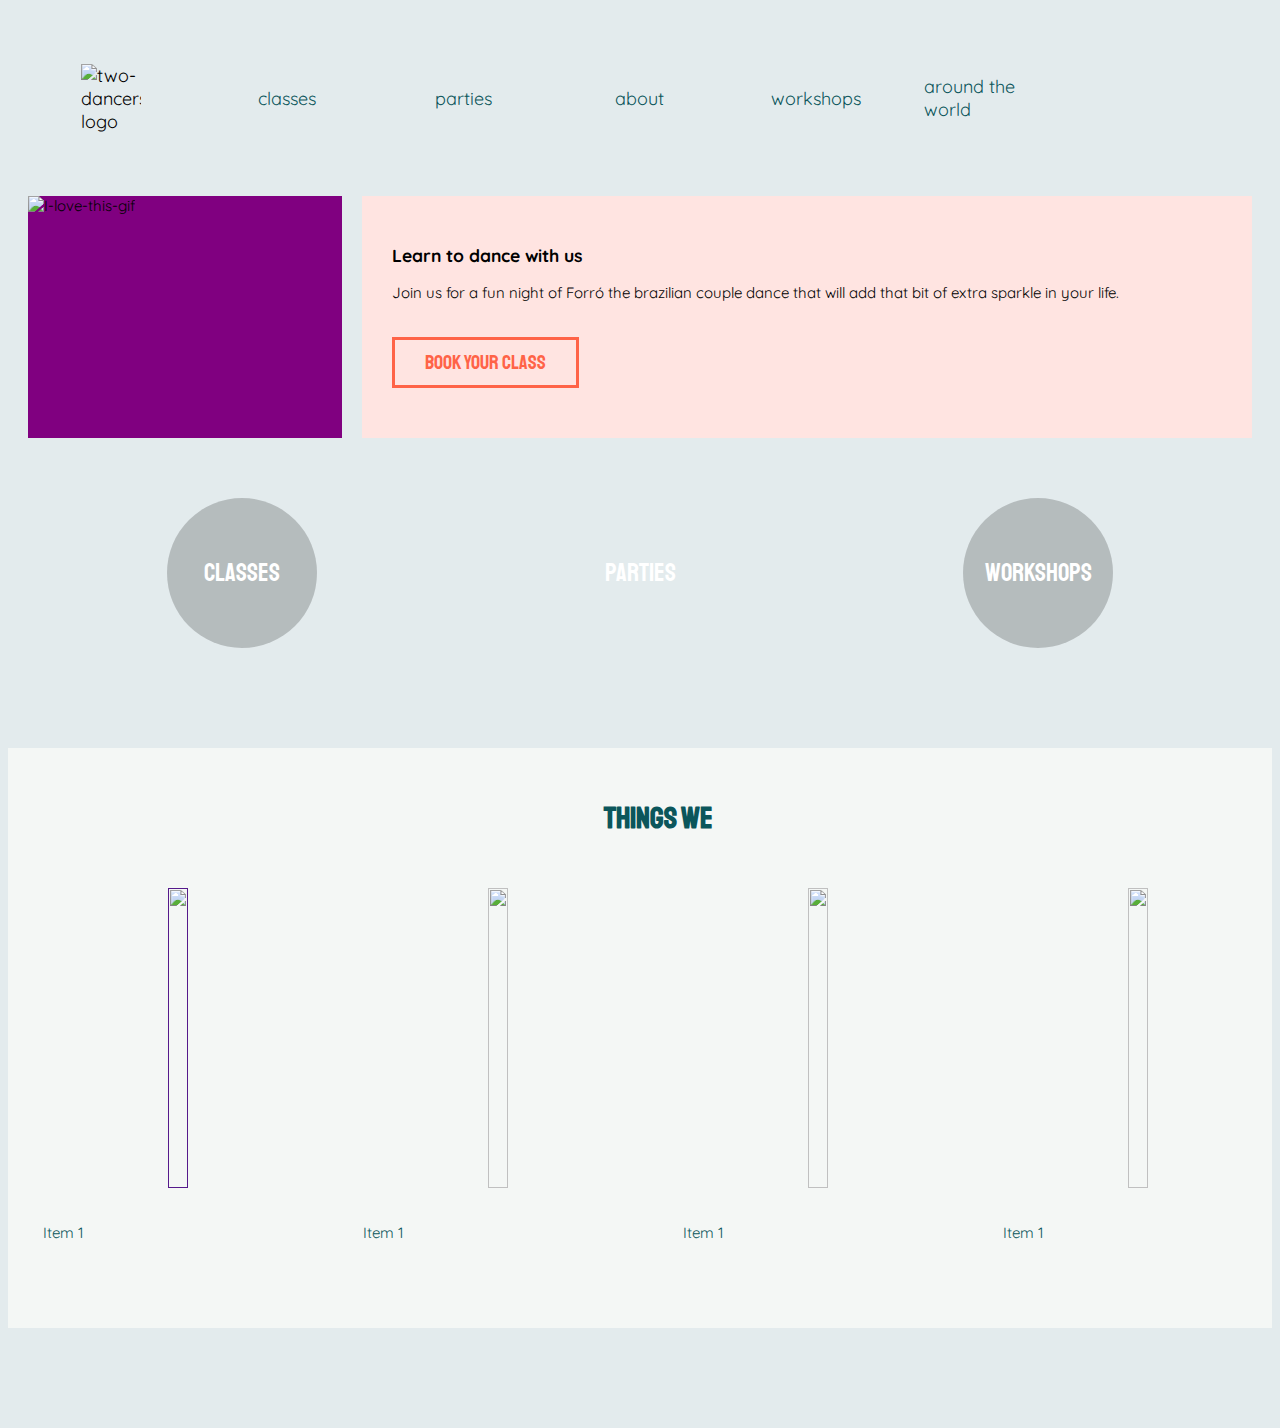
==== dance-in-zurich.html @ 20810837 "Dance in Zurich first commit" ====
<!DOCTYPE html>
<html lang="en">

<head>
  <meta charset="UTF-8">
  <meta name="viewport" content="width=device-width, initial-scale=1.0">

  <link rel="stylesheet" href="../assets/style.css">
  <link rel="stylesheet" href="diz-style.css">
  <link rel="stylesheet" href="https://fonts.googleapis.com/css?family=Quicksand">
  <link rel="stylesheet" href="https://fonts.googleapis.com/css?family=Staatliches">
  <link rel="stylesheet" href="https://use.fontawesome.com/releases/v5.6.3/css/all.css" integrity="sha384-UHRtZLI+pbxtHCWp1t77Bi1L4ZtiqrqD80Kn4Z8NTSRyMA2Fd33n5dQ8lWUE00s/" crossorigin="anonymous">
  <title>Dance in Zurich</title>
</head>

<body>



<nav class="head">
  <img src= "Logo-1.png" alt="two-dancers-logo" width= "60px">
  <a href="">classes</a>
  <a href="">parties</a>
  <a href="">about</a>
  <a href="">workshops</a>
  <a href="">around the world</a>
  <div class="item3">
    <a href=""><i class="fab fa-youtube"></i></a>
    <a href=""><i class="fab fa-instagram"></i></a>
    <a href=""><i class="fab fa-facebook-square"></i></a>
  </div>

</nav>


<div class="wrapper">

    <div class="hero"> <img class="hero-illos" src="Human-CenteredDesign201-9900000000079e3c.gif" alt="I-love-this-gif"> </div>

    <div class="cta">
      <h3>Learn to dance with us </h3>
      <p>Join us for a fun night of Forró the brazilian couple dance that will add that bit of extra sparkle in your life.</p>
      <button type="book" a href="https://www.eventbrite.com/e/protos-blockchain-summit-tickets-52661025545?aff=ebdssbcitybrowse"> book your class</a></button>
    </div>



  </div>

  <div class="features">

    <div class="feature1">
      <p> classes</p>
    </div>


  <div class="feature2">
    <p>parties</p>
      </div>

  <div class="feature3">
    <p>workshops</p>
      </div>

  </div>

  <div class="wrapper-inspiration">
  <div class="inspiration">

  <div class="item0">
    <h2> Things we <i class="fas fa-heart"></i> </h2>
  </div>

  <div class="item1">
    <a href=""><img class="gallery" src="https://images.unsplash.com/photo-1543526768-b166e6686656?ixlib=rb-1.2.1&ixid=eyJhcHBfaWQiOjEyMDd9&auto=format&fit=crop&w=2550&q=80" alt="" ></a>
    </div>
    <p class> Item 1 </p>

  <div class="item2">
    <img class="gallery" src="https://images.unsplash.com/photo-1457040931721-53ca161dab33?ixlib=rb-1.2.1&ixid=eyJhcHBfaWQiOjEyMDd9&auto=format&fit=crop&w=668&q=80" alt="" width="300px">
  </div>
  <p class> Item 1 </p>

  <div class="item-inspo">
    <img class="gallery" src="https://images.unsplash.com/photo-1532471965572-092fb677a6a1?ixlib=rb-1.2.1&ixid=eyJhcHBfaWQiOjEyMDd9&auto=format&fit=crop&w=668&q=80" width="300px">
  </div>
  <p class> Item 1 </p>

  <div class="item4"> <img class="gallery" src="https://images.unsplash.com/photo-1536945120070-9d3131851462?ixlib=rb-1.2.1&ixid=eyJhcHBfaWQiOjEyMDd9&auto=format&fit=crop&w=800&q=80" width="300px">
  </div>
  <p class> Item 1 </p>
</div>

</div>





</body>
---- diz-style.css ----
body {
  font-family: 'Quicksand', sans-serif;
  font-size: 15px;
  background: #e3ebed;
}

.head {
  display: grid;
  grid-template-columns: repeat(auto-fill, minmax(150px, 1fr));
  grid-gap: 10px;
  justify-items: center;
  align-items: center;
  list-style: none;
  text-decoration: none;
  font-size: 18px;
  margin: 60px 20px 60px 20px;
  }




.item3 {
  align-items: center;
}

.head a {
  padding: 15px;
  color: #0B565B;
  text-decoration: none;
}

.wrapper {
    display: grid;
    grid-gap: 20px;
    grid-template-areas:
      "hero  hero  cta"
      "hero  hero  cta";
    margin: 60px 20px 60px 20px;
}


.hero {
  grid-area: hero;
  background: purple;
  }

.hero-illos {
  width: 100%;
}

.cta {
  grid-area: cta;
  background: mistyrose;
  align-content: center;
  align-items: center;
  justify-content: start;
  padding: 30px;
  }

@media (max-width: 700px) {
  .wrapper {
    display: grid;
    grid-template-columns: 1fr;
    grid-template-rows: 2, auto-fit;
    grid-template-areas:
     "hero"
     "cta";
    margin: 60px 0px ;
  }
   .hero {
     grid-template-columns: 1fr;
   }

   .cta {
     display: grid;
     grid-template-columns: 1fr;
     align-items: center;
   }
}

a {
  text-decoration: none;
  list-style: none;
}

button {
  background-color: transparent;
  color: tomato;
  border: 3px solid tomato;
  text-decoration: none;
  list-style: none;
  font-family: Staatliches, sans-serif;
  font-size: 20px;
  text-align: center;
  margin: 20px 0;
  padding: 10px 30px;
}



button:hover {
  background-color: tomato;
  color: white;
}

.features {
  display: grid;
  grid-gap: 10px;
  grid-template-columns: 1fr 1fr 1fr;
  grid-template-rows: 150px;
  justify-items: center;
  margin: 40px;
}

.feature1 {
  display: grid;
  width: 150px;
  border-radius: 300px;
  background: rgba(0, 0, 0, 0.2);
  background-image:url("https://images.unsplash.com/photo-1545895489-32a832c39253?ixlib=rb-1.2.1&ixid=eyJhcHBfaWQiOjEyMDd9&auto=format&fit=crop&w=1264&q=80");
  background-size: 300px 200px;
  object-position: left;
  object-fit: cover;
  justify-content: center;
  align-content: center;
  color: white;
  font-size: 25px;
  font-family: Staatliches;
}

.feature2 {
  display: grid;
  width: 150px;
  border-radius: 300px;
  background-image:url("ardian-lumi-364255-unsplash.jpg");
  background-size: 300px 200px;
  object-position: center;
  object-fit: cover;
  justify-content: center;
  align-content: center;
  color: white;
  font-size: 25px;
  font-family: Staatliches;
}

.feature3 {
  display: grid;
  width: 150px;
  border-radius: 300px;
  background: rgba(0, 0, 0, 0.2);
  background-image:url("photo-1479812627010-aa5bd9d173b1.jpeg");
  background-size: 300px 200px;

  object-fit: cover;
  justify-content: center;
  align-content: center;
  color: white;
  font-size: 25px;
  font-family: Staatliches;
}

@media (max-width:700px) {
  .features  {
    display: grid;
    grid-gap: 20px;
    grid-template-columns: 1fr 1fr;
    grid-template-rows: 150px 150px;
    justify-items: center;
  }
}


@media (max-width:500px) {
  .features  {
    display: grid;
    grid-gap: 20px;
    grid-template-columns: 1fr;
    grid-template-rows: 150px 150px 150px;
    justify-items: center;
  }
}

.wrapper-inspiration {
  display: grid;
  grid-template-columns: 1fr;
  margin: 100px 0 100px 0;
  background: #f4f7f5;
}

.inspiration {
  display: grid;
  grid-gap: 20px;
  grid-template-columns: repeat(4, minmax(300px, 1fr));
  grid-template-rows: 100px 300px 100px;
  margin: 20px;
}



.item0 {
  display: grid;
  grid-column: 1 / -1;
  justify-items: center;
  align-items: center;
}


h2 {
  grid-gap: 30px;
  font-family: Staatliches;
  font-size: 30px;
  color: #0B565B;
  }

.item1 {
  display: grid;
  grid-column-start: 1;
  grid-column-end: 2;
  grid-row: 2 / 3;
  justify-content: center;
  object-fit: scale-down;
}

.item2 {
  display: grid;
  grid-column: 2 / 3;
  grid-row: 2 / 3;
  justify-content: center;
}

.item-inspo {
  display: grid;
  grid-column: 3 / 4;
  grid-row-start: 2;
  grid-row-end: 3;
  justify-content: center;
}

.item4 {
  display: grid;
  grid-column: 4/5;
  grid-row: 2/3;
  justify-content: center;
}

.gallery {
  width: 100%;
  height: 100%;
  object-fit: cover;
  object-position: bottom;
}

.inspiration p {
   padding-left: 15px;
   color: #0B565B;
}
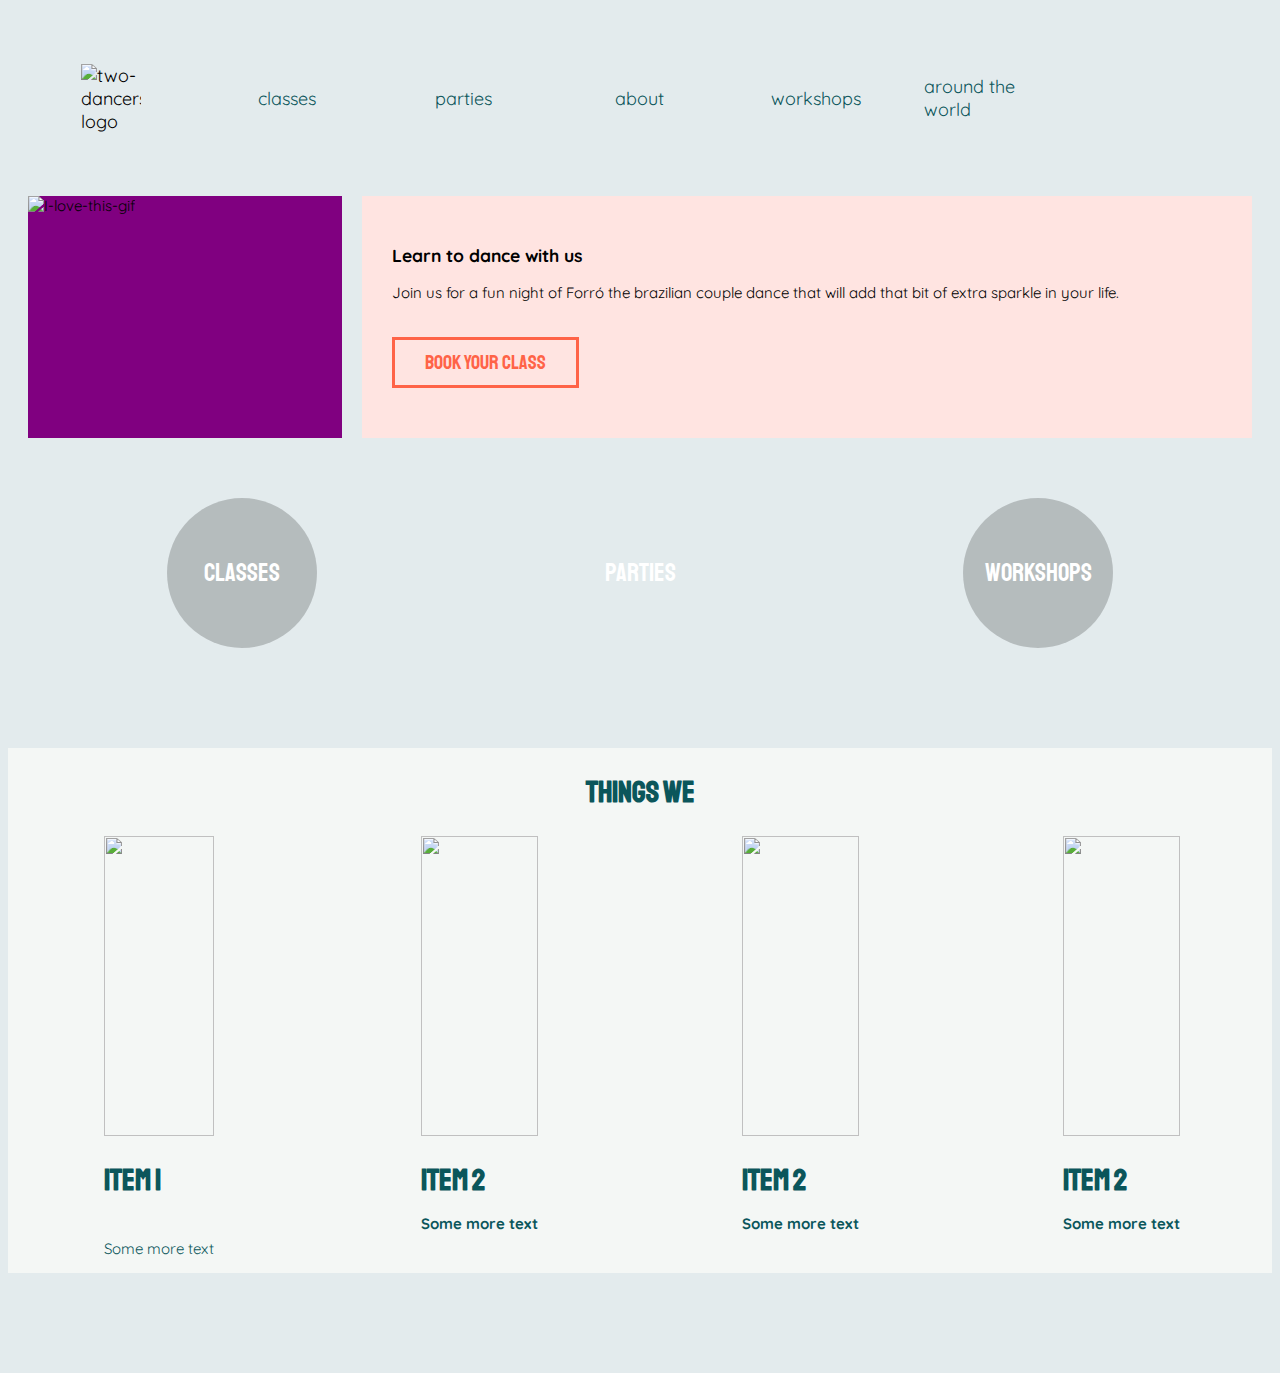
==== commit b411e922: "Update dance-in-zurich.html" ====
--- a/dance-in-zurich.html
+++ b/dance-in-zurich.html
@@ -18,7 +18,7 @@
 
 
 <nav class="head">
-  <img src= "Logo-1.png" alt="two-dancers-logo" width= "60px">
+  <img src= "assets/Logo-1.png" alt="two-dancers-logo" width= "60px">
   <a href="">classes</a>
   <a href="">parties</a>
   <a href="">about</a>
@@ -35,7 +35,7 @@
 
 <div class="wrapper">
 
-    <div class="hero"> <img class="hero-illos" src="Human-CenteredDesign201-9900000000079e3c.gif" alt="I-love-this-gif"> </div>
+    <div class="hero"> <img class="hero-illos" src="assets/Human-CenteredDesign201-9900000000079e3c.gif" alt="I-love-this-gif"> </div>
 
     <div class="cta">
       <h3>Learn to dance with us </h3>
@@ -65,31 +65,40 @@
   </div>
 
   <div class="wrapper-inspiration">
+
+    <div class="item0">
+      <h2> Things we <i class="fas fa-heart"></i> </h2>
+    </div>
+
+
   <div class="inspiration">
 
-  <div class="item0">
-    <h2> Things we <i class="fas fa-heart"></i> </h2>
+      <div class="item1">
+      <img class="gallery" src="https://images.unsplash.com/photo-1543526768-b166e6686656?ixlib=rb-1.2.1&ixid=eyJhcHBfaWQiOjEyMDd9&auto=format&fit=crop&w=2550&q=80" alt="">
+      <h2> Item 1 </h2>
+      <p class="inspo-description">Some more text</p>
+      </div>
+
+
+    <div class="item2">
+      <img class="gallery" src="https://images.unsplash.com/photo-1457040931721-53ca161dab33?ixlib=rb-1.2.1&ixid=eyJhcHBfaWQiOjEyMDd9&auto=format&fit=crop&w=668&q=80" alt="" width="300px">
+      <h2>Item 2 </h>
+      <p class="inspo-description">Some more text</p>
+    </div>
+
+    <div class="item-inspo">
+      <img class="gallery" src="https://images.unsplash.com/photo-1532471965572-092fb677a6a1?ixlib=rb-1.2.1&ixid=eyJhcHBfaWQiOjEyMDd9&auto=format&fit=crop&w=668&q=80" width="300px">
+      <h2>Item 2 </h>
+      <p class="inspo-description">Some more text</p>
+    </div>
+
+
+    <div class="item4"> <img class="gallery" src="https://images.unsplash.com/photo-1536945120070-9d3131851462?ixlib=rb-1.2.1&ixid=eyJhcHBfaWQiOjEyMDd9&auto=format&fit=crop&w=800&q=80" width="300px">
+      <h2>Item 2 </h>
+      <p class="inspo-description">Some more text</p>
+    </div>
+
   </div>
-
-  <div class="item1">
-    <a href=""><img class="gallery" src="https://images.unsplash.com/photo-1543526768-b166e6686656?ixlib=rb-1.2.1&ixid=eyJhcHBfaWQiOjEyMDd9&auto=format&fit=crop&w=2550&q=80" alt="" ></a>
-    </div>
-    <p class> Item 1 </p>
-
-  <div class="item2">
-    <img class="gallery" src="https://images.unsplash.com/photo-1457040931721-53ca161dab33?ixlib=rb-1.2.1&ixid=eyJhcHBfaWQiOjEyMDd9&auto=format&fit=crop&w=668&q=80" alt="" width="300px">
-  </div>
-  <p class> Item 1 </p>
-
-  <div class="item-inspo">
-    <img class="gallery" src="https://images.unsplash.com/photo-1532471965572-092fb677a6a1?ixlib=rb-1.2.1&ixid=eyJhcHBfaWQiOjEyMDd9&auto=format&fit=crop&w=668&q=80" width="300px">
-  </div>
-  <p class> Item 1 </p>
-
-  <div class="item4"> <img class="gallery" src="https://images.unsplash.com/photo-1536945120070-9d3131851462?ixlib=rb-1.2.1&ixid=eyJhcHBfaWQiOjEyMDd9&auto=format&fit=crop&w=800&q=80" width="300px">
-  </div>
-  <p class> Item 1 </p>
-</div>
 
 </div>
 
--- a/diz-style.css
+++ b/diz-style.css
@@ -89,11 +89,13 @@
   border: 3px solid tomato;
   text-decoration: none;
   list-style: none;
-  font-family: Staatliches, sans-serif;
+  font-family: 'Staatliches', sans-serif;
   font-size: 20px;
   text-align: center;
   margin: 20px 0;
   padding: 10px 30px;
+  -webkit-transition-duration: 0.4s; /* Safari */
+ transition-duration: 1.5s;
 }
 
 
@@ -132,7 +134,7 @@
   display: grid;
   width: 150px;
   border-radius: 300px;
-  background-image:url("ardian-lumi-364255-unsplash.jpg");
+  background-image:url("assets/ardian-lumi-364255-unsplash.jpg");
   background-size: 300px 200px;
   object-position: center;
   object-fit: cover;
@@ -140,7 +142,7 @@
   align-content: center;
   color: white;
   font-size: 25px;
-  font-family: Staatliches;
+  font-family: 'Staatliches';
 }
 
 .feature3 {
@@ -148,7 +150,7 @@
   width: 150px;
   border-radius: 300px;
   background: rgba(0, 0, 0, 0.2);
-  background-image:url("photo-1479812627010-aa5bd9d173b1.jpeg");
+  background-image:url("assets/photo-1479812627010-aa5bd9d173b1.jpeg");
   background-size: 300px 200px;
 
   object-fit: cover;
@@ -187,70 +189,59 @@
   background: #f4f7f5;
 }
 
+.item0 {
+  display: grid;
+  grid-template-columns: 1fr;
+  justify-items: center;
+  align-items: center;
+}
+
 .inspiration {
   display: grid;
   grid-gap: 20px;
-  grid-template-columns: repeat(4, minmax(300px, 1fr));
-  grid-template-rows: 100px 300px 100px;
-  margin: 20px;
-}
-
-
-
-.item0 {
-  display: grid;
-  grid-column: 1 / -1;
-  justify-items: center;
-  align-items: center;
+  grid-template-columns: repeat(auto-fit, minmax(300px, 1fr));
 }
 
 
 h2 {
-  grid-gap: 30px;
   font-family: Staatliches;
   font-size: 30px;
   color: #0B565B;
   }
 
+.inspo-description {
+   font-family: 'Quicksand', sans-serif;
+   font-size: 15px;
+   color: #0B565B;
+}
+
 .item1 {
   display: grid;
-  grid-column-start: 1;
-  grid-column-end: 2;
-  grid-row: 2 / 3;
-  justify-content: center;
-  object-fit: scale-down;
+  justify-content: center;
+  grid-template-rows: 300px;
 }
 
 .item2 {
   display: grid;
-  grid-column: 2 / 3;
-  grid-row: 2 / 3;
-  justify-content: center;
+  justify-content: center;
+  grid-template-rows: 300px;
 }
 
 .item-inspo {
   display: grid;
-  grid-column: 3 / 4;
-  grid-row-start: 2;
-  grid-row-end: 3;
+  grid-template-rows: 300px;
   justify-content: center;
 }
 
 .item4 {
   display: grid;
-  grid-column: 4/5;
-  grid-row: 2/3;
-  justify-content: center;
+  justify-content: center;
+  grid-template-rows: 300px;
 }
 
 .gallery {
   width: 100%;
   height: 100%;
   object-fit: cover;
-  object-position: bottom;
-}
-
-.inspiration p {
-   padding-left: 15px;
-   color: #0B565B;
-}
+  
+}
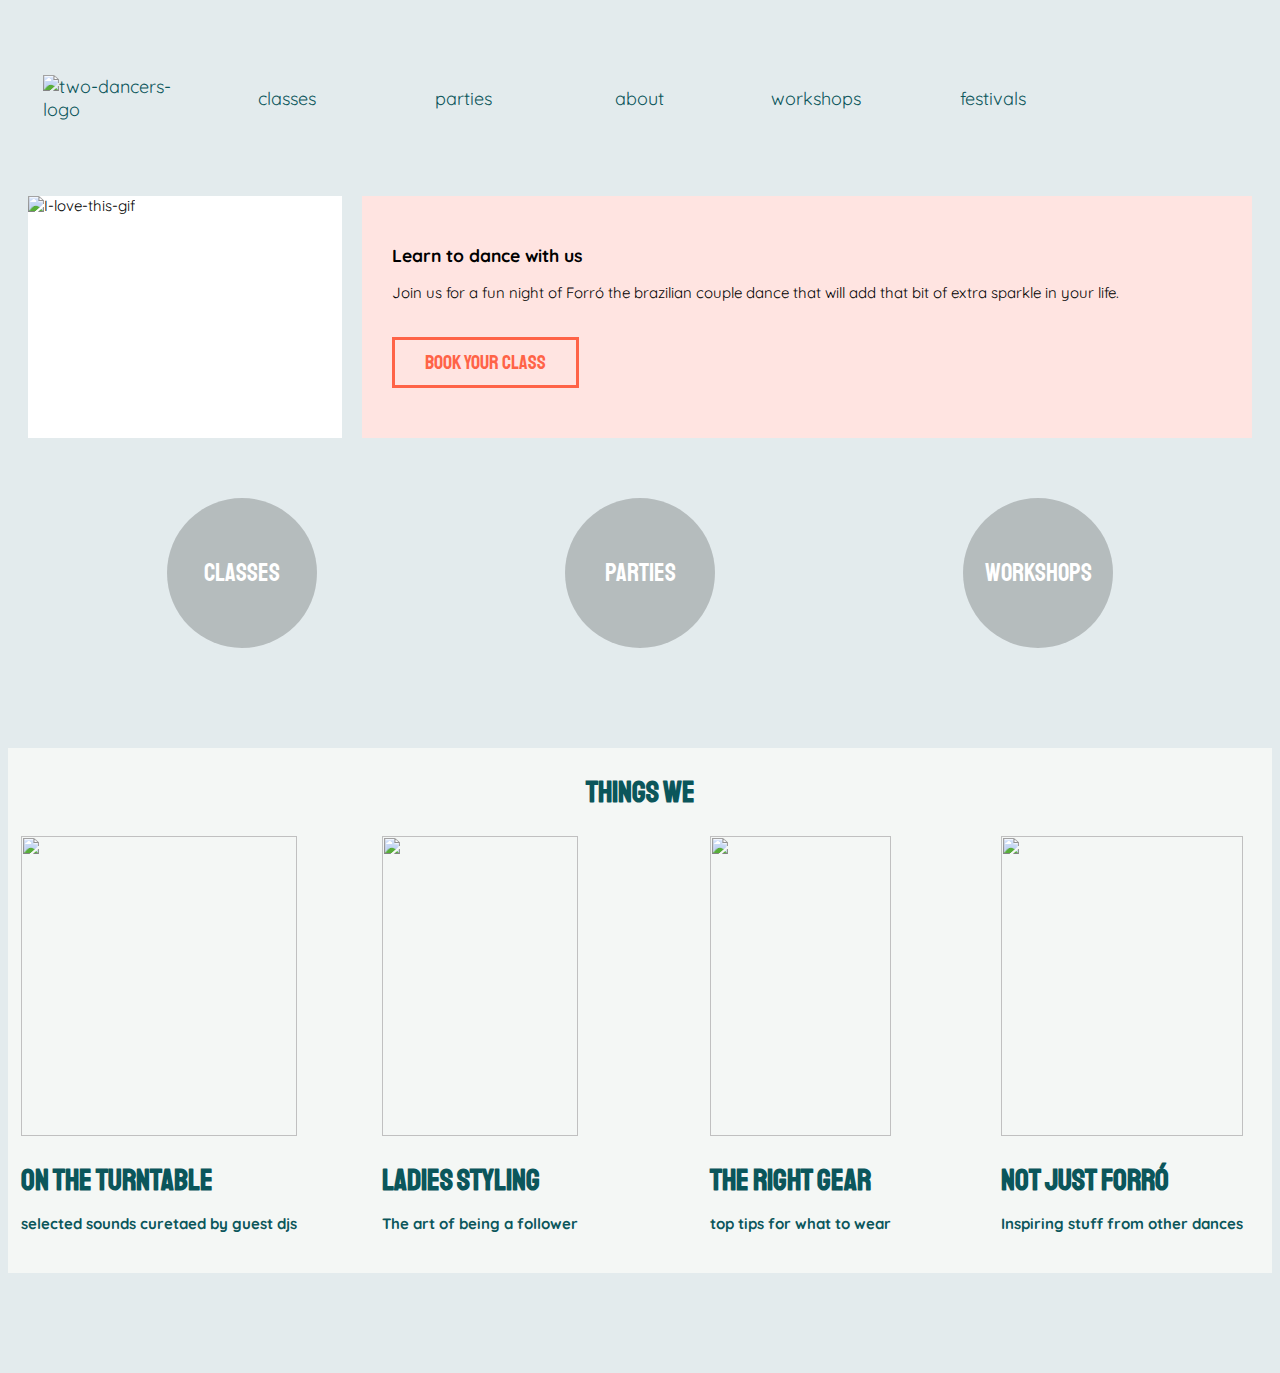
==== commit 64b15e16: "2-pages website" ====
--- a/dance-in-zurich.html
+++ b/dance-in-zurich.html
@@ -18,12 +18,13 @@
 
 
 <nav class="head">
-  <img src= "assets/Logo-1.png" alt="two-dancers-logo" width= "60px">
-  <a href="">classes</a>
+  <a href="dance-in-zurich.html"><img src= "assets/Logo-1.png" alt="two-dancers-logo" width= "60px"> </a>
+
+  <a href="classes.html">classes</a>
   <a href="">parties</a>
   <a href="">about</a>
   <a href="">workshops</a>
-  <a href="">around the world</a>
+  <a href="">festivals</a>
   <div class="item3">
     <a href=""><i class="fab fa-youtube"></i></a>
     <a href=""><i class="fab fa-instagram"></i></a>
@@ -73,29 +74,32 @@
 
   <div class="inspiration">
 
-      <div class="item1">
-      <img class="gallery" src="https://images.unsplash.com/photo-1543526768-b166e6686656?ixlib=rb-1.2.1&ixid=eyJhcHBfaWQiOjEyMDd9&auto=format&fit=crop&w=2550&q=80" alt="">
-      <h2> Item 1 </h2>
-      <p class="inspo-description">Some more text</p>
-      </div>
+
+
+    <div class="item2">
+      <img class="gallery" src="https://images.unsplash.com/photo-1543526768-b166e6686656?ixlib=rb-1.2.1&ixid=eyJhcHBfaWQiOjEyMDd9&auto=format&fit=crop&w=2550&q=80" alt="" width="300px">
+      <h2>on the turntable</h>
+      <p class="inspo-description">selected sounds curetaed by guest djs</p>
+    </div>
+
 
 
     <div class="item2">
       <img class="gallery" src="https://images.unsplash.com/photo-1457040931721-53ca161dab33?ixlib=rb-1.2.1&ixid=eyJhcHBfaWQiOjEyMDd9&auto=format&fit=crop&w=668&q=80" alt="" width="300px">
-      <h2>Item 2 </h>
-      <p class="inspo-description">Some more text</p>
+      <h2>Ladies styling</h>
+      <p class="inspo-description">The art of being a follower</p>
     </div>
 
     <div class="item-inspo">
       <img class="gallery" src="https://images.unsplash.com/photo-1532471965572-092fb677a6a1?ixlib=rb-1.2.1&ixid=eyJhcHBfaWQiOjEyMDd9&auto=format&fit=crop&w=668&q=80" width="300px">
-      <h2>Item 2 </h>
-      <p class="inspo-description">Some more text</p>
+      <h2>The right gear </h>
+      <p class="inspo-description">top tips for what to wear</p>
     </div>
 
 
     <div class="item4"> <img class="gallery" src="https://images.unsplash.com/photo-1536945120070-9d3131851462?ixlib=rb-1.2.1&ixid=eyJhcHBfaWQiOjEyMDd9&auto=format&fit=crop&w=800&q=80" width="300px">
-      <h2>Item 2 </h>
-      <p class="inspo-description">Some more text</p>
+      <h2>Not just Forró</h>
+      <p class="inspo-description">Inspiring stuff from other dances</p>
     </div>
 
   </div>
@@ -106,4 +110,5 @@
 
 
 
+
 </body>
--- a/diz-style.css
+++ b/diz-style.css
@@ -15,9 +15,6 @@
   font-size: 18px;
   margin: 60px 20px 60px 20px;
   }
-
-
-
 
 .item3 {
   align-items: center;
@@ -41,7 +38,7 @@
 
 .hero {
   grid-area: hero;
-  background: purple;
+  background: white;
   }
 
 .hero-illos {
@@ -98,8 +95,6 @@
  transition-duration: 1.5s;
 }
 
-
-
 button:hover {
   background-color: tomato;
   color: white;
@@ -114,12 +109,11 @@
   margin: 40px;
 }
 
-.feature1 {
+.feature1, .feature2, .feature3 {
   display: grid;
   width: 150px;
   border-radius: 300px;
   background: rgba(0, 0, 0, 0.2);
-  background-image:url("https://images.unsplash.com/photo-1545895489-32a832c39253?ixlib=rb-1.2.1&ixid=eyJhcHBfaWQiOjEyMDd9&auto=format&fit=crop&w=1264&q=80");
   background-size: 300px 200px;
   object-position: left;
   object-fit: cover;
@@ -127,38 +121,19 @@
   align-content: center;
   color: white;
   font-size: 25px;
-  font-family: Staatliches;
+  font-family: 'Staatliches';
+}
+
+.feature1 {
+  background-image:url("https://images.unsplash.com/photo-1545895489-32a832c39253?ixlib=rb-1.2.1&ixid=eyJhcHBfaWQiOjEyMDd9&auto=format&fit=crop&w=1264&q=80");
 }
 
 .feature2 {
-  display: grid;
-  width: 150px;
-  border-radius: 300px;
   background-image:url("assets/ardian-lumi-364255-unsplash.jpg");
-  background-size: 300px 200px;
-  object-position: center;
-  object-fit: cover;
-  justify-content: center;
-  align-content: center;
-  color: white;
-  font-size: 25px;
-  font-family: 'Staatliches';
 }
 
 .feature3 {
-  display: grid;
-  width: 150px;
-  border-radius: 300px;
-  background: rgba(0, 0, 0, 0.2);
   background-image:url("assets/photo-1479812627010-aa5bd9d173b1.jpeg");
-  background-size: 300px 200px;
-
-  object-fit: cover;
-  justify-content: center;
-  align-content: center;
-  color: white;
-  font-size: 25px;
-  font-family: Staatliches;
 }
 
 @media (max-width:700px) {
@@ -204,36 +179,20 @@
 
 
 h2 {
-  font-family: Staatliches;
+  font-family: 'Staatliches', sans-serif;
   font-size: 30px;
   color: #0B565B;
+  
   }
 
 .inspo-description {
    font-family: 'Quicksand', sans-serif;
    font-size: 15px;
    color: #0B565B;
-}
-
-.item1 {
-  display: grid;
-  justify-content: center;
-  grid-template-rows: 300px;
-}
-
-.item2 {
-  display: grid;
-  justify-content: center;
-  grid-template-rows: 300px;
-}
-
-.item-inspo {
-  display: grid;
-  grid-template-rows: 300px;
-  justify-content: center;
-}
-
-.item4 {
+   padding: 0;
+}
+
+.item1, .item2, .item-inspo, .item4 {
   display: grid;
   justify-content: center;
   grid-template-rows: 300px;
@@ -243,5 +202,52 @@
   width: 100%;
   height: 100%;
   object-fit: cover;
-  
-}
+}
+
+/*packages*/
+
+.wrapper-classes {
+  dispaly: grid;
+  grid-template-columns: 1fr;
+  margin: 100px 0 100px 0;
+  background: #f4f7f5;
+}
+
+.packages {
+  display: grid;
+  grid-template-columns: repeat(auto-fill, minmax(300px, 1fr));
+  grid-gap: 20px;
+  align-content: center;
+  align-items: center;
+  justify-content: center;
+  padding: 20px;
+}
+
+.package1, .package2, .package3 {
+  width: 100%;
+  display: grid;
+  grid-gap: 20px;
+  grid-template-rows: 200px 1fr;
+  text-align: center;
+}
+
+.package1 h2, .package2 h2, .package3 h2 {
+  color: tomato;
+}
+
+.details {
+  border: solid 4px tomato;
+  background: mistyrose;
+  padding-bottom: 20px;
+}
+
+.package-description {
+  background: white;
+  text-align: left;
+  text-decoration: none;
+
+}
+
+.package-description h2 {
+  color: #0B565B;
+}
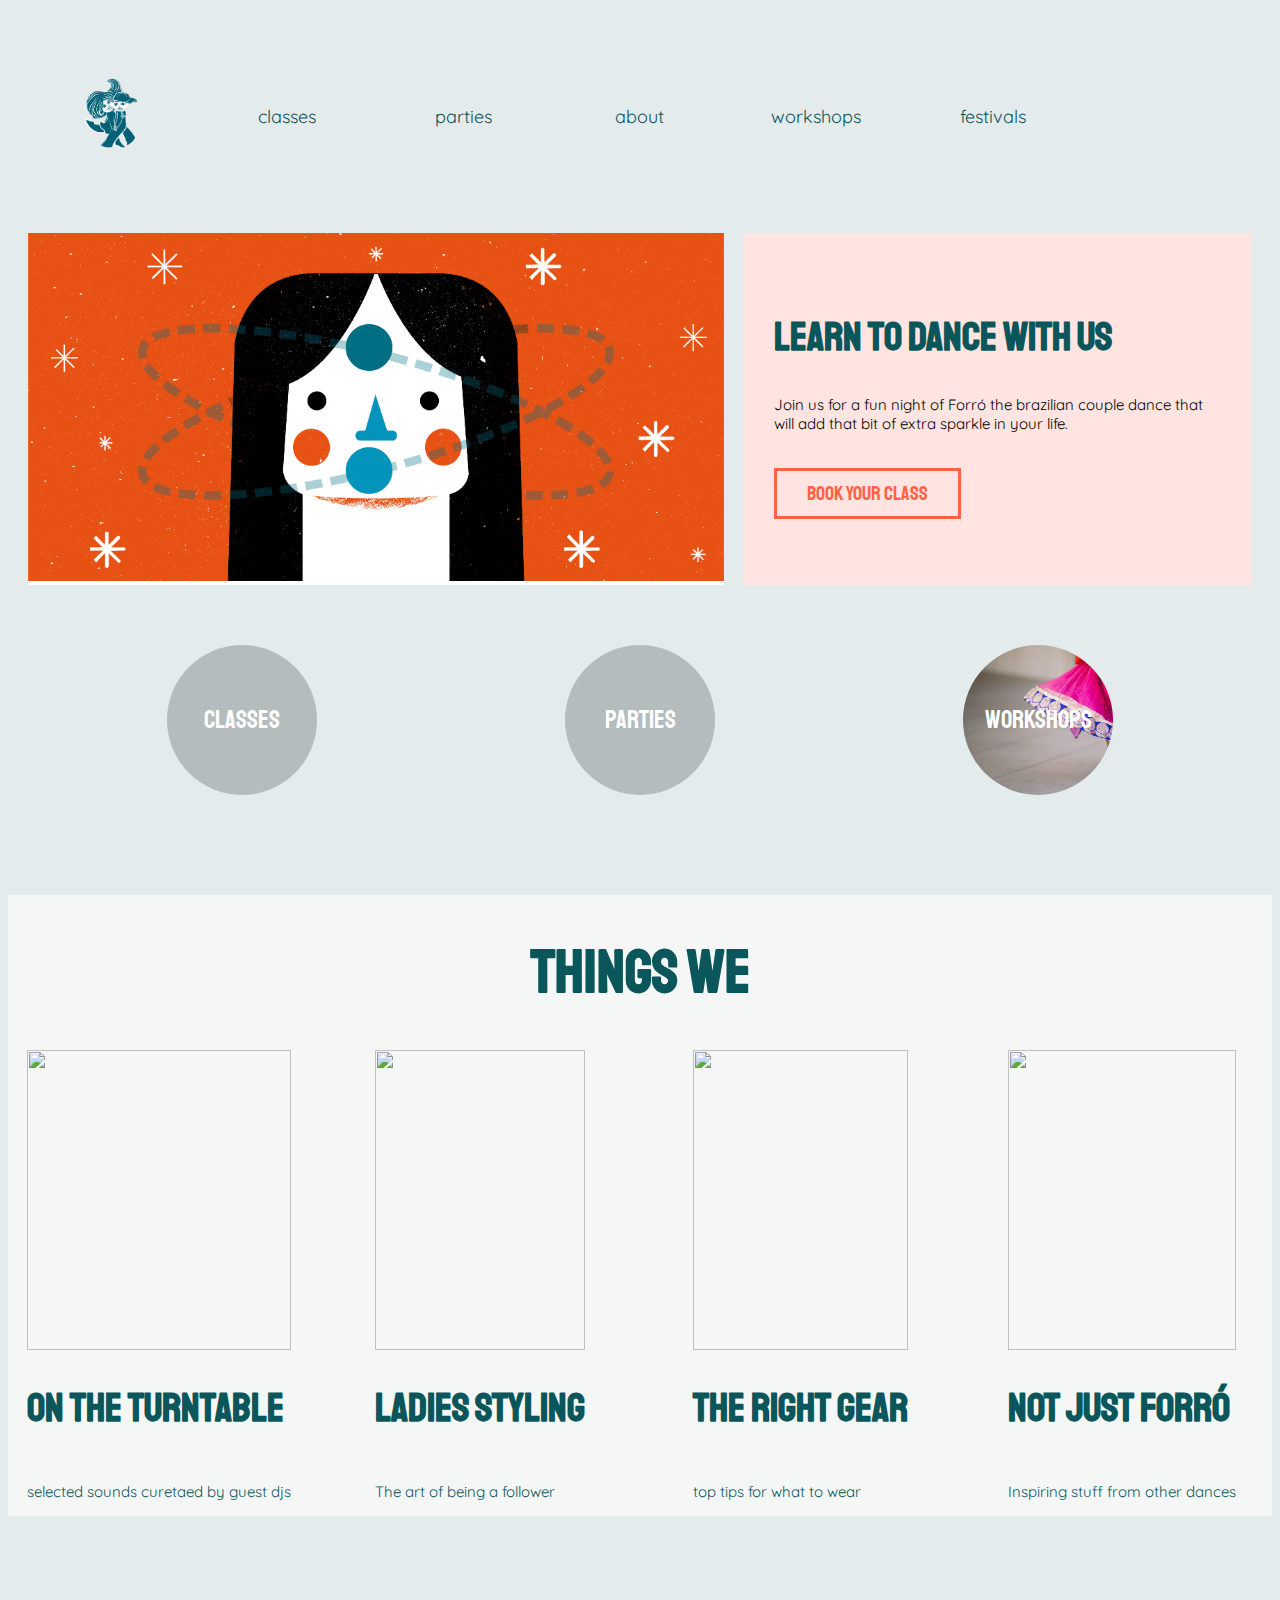
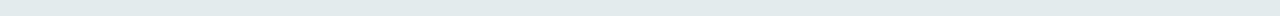
==== commit 9dfb6dea: "Add Dynamic elements (navigation -flip cards)" ====
--- a/dance-in-zurich.html
+++ b/dance-in-zurich.html
@@ -18,8 +18,8 @@
 
 
 <nav class="head">
+
   <a href="dance-in-zurich.html"><img src= "assets/Logo-1.png" alt="two-dancers-logo" width= "60px"> </a>
-
   <a href="classes.html">classes</a>
   <a href="">parties</a>
   <a href="">about</a>
@@ -39,7 +39,7 @@
     <div class="hero"> <img class="hero-illos" src="assets/Human-CenteredDesign201-9900000000079e3c.gif" alt="I-love-this-gif"> </div>
 
     <div class="cta">
-      <h3>Learn to dance with us </h3>
+      <h2>Learn to dance with us </h2>
       <p>Join us for a fun night of Forró the brazilian couple dance that will add that bit of extra sparkle in your life.</p>
       <button type="book" a href="https://www.eventbrite.com/e/protos-blockchain-summit-tickets-52661025545?aff=ebdssbcitybrowse"> book your class</a></button>
     </div>
@@ -68,7 +68,7 @@
   <div class="wrapper-inspiration">
 
     <div class="item0">
-      <h2> Things we <i class="fas fa-heart"></i> </h2>
+      <h1> Things we <i class="fas fa-heart"></i> </h1>
     </div>
 
 
@@ -78,7 +78,7 @@
 
     <div class="item2">
       <img class="gallery" src="https://images.unsplash.com/photo-1543526768-b166e6686656?ixlib=rb-1.2.1&ixid=eyJhcHBfaWQiOjEyMDd9&auto=format&fit=crop&w=2550&q=80" alt="" width="300px">
-      <h2>on the turntable</h>
+      <h2>on the turntable</h2>
       <p class="inspo-description">selected sounds curetaed by guest djs</p>
     </div>
 
@@ -86,19 +86,19 @@
 
     <div class="item2">
       <img class="gallery" src="https://images.unsplash.com/photo-1457040931721-53ca161dab33?ixlib=rb-1.2.1&ixid=eyJhcHBfaWQiOjEyMDd9&auto=format&fit=crop&w=668&q=80" alt="" width="300px">
-      <h2>Ladies styling</h>
+      <h2>Ladies styling</h2>
       <p class="inspo-description">The art of being a follower</p>
     </div>
 
     <div class="item-inspo">
       <img class="gallery" src="https://images.unsplash.com/photo-1532471965572-092fb677a6a1?ixlib=rb-1.2.1&ixid=eyJhcHBfaWQiOjEyMDd9&auto=format&fit=crop&w=668&q=80" width="300px">
-      <h2>The right gear </h>
+      <h2>The right gear </h2>
       <p class="inspo-description">top tips for what to wear</p>
     </div>
 
 
     <div class="item4"> <img class="gallery" src="https://images.unsplash.com/photo-1536945120070-9d3131851462?ixlib=rb-1.2.1&ixid=eyJhcHBfaWQiOjEyMDd9&auto=format&fit=crop&w=800&q=80" width="300px">
-      <h2>Not just Forró</h>
+      <h2>Not just Forró</h2>
       <p class="inspo-description">Inspiring stuff from other dances</p>
     </div>
 
--- a/diz-style.css
+++ b/diz-style.css
@@ -16,15 +16,35 @@
   margin: 60px 20px 60px 20px;
   }
 
+
 .item3 {
   align-items: center;
 }
 
 .head a {
+  text-align: center;
+  background: transparent;
   padding: 15px;
+  width: 100px;
   color: #0B565B;
   text-decoration: none;
-}
+  -webkit-transition-duration: 1.5; /* Safari */
+  transition-duration: 1.5s;
+  transition-timing-function: ease-in-out;
+  }
+
+.head a:hover {
+  text-align: center;
+  background: #c5d2d6;
+  width: 150px;
+  }
+
+  .head a:focus {
+    text-align: center;
+    background: #c5d2d6;
+    width: 150px;
+    }
+
 
 .wrapper {
     display: grid;
@@ -64,6 +84,7 @@
      "cta";
     margin: 60px 0px ;
   }
+
    .hero {
      grid-template-columns: 1fr;
    }
@@ -178,12 +199,17 @@
 }
 
 
+h1 {
+  font-family: 'Staatliches', sans-serif;
+  font-size: 60px;
+  color: #0B565B;
+  }
+
 h2 {
   font-family: 'Staatliches', sans-serif;
-  font-size: 30px;
+  font-size: 40px;
   color: #0B565B;
-  
-  }
+    }
 
 .inspo-description {
    font-family: 'Quicksand', sans-serif;
@@ -207,45 +233,151 @@
 /*packages*/
 
 .wrapper-classes {
-  dispaly: grid;
+  display: grid;
   grid-template-columns: 1fr;
-  margin: 100px 0 100px 0;
+  margin: 100px 50 100px 0;
   background: #f4f7f5;
 }
 
 .packages {
   display: grid;
-  grid-template-columns: repeat(auto-fill, minmax(300px, 1fr));
+  grid-template-columns: repeat(auto-fit, minmax(300px, 1fr));
   grid-gap: 20px;
   align-content: center;
-  align-items: center;
   justify-content: center;
-  padding: 20px;
-}
-
-.package1, .package2, .package3 {
-  width: 100%;
-  display: grid;
+  padding:20px 50px;
+}
+
+
+.package {
+  /*
+    [1] center content vertically
+    [2] first child gets 200px height and the second child takes the remaining height
+  */
+
+  display: grid; /* [1] */
   grid-gap: 20px;
-  grid-template-rows: 200px 1fr;
+  grid-template-rows: 200px 1fr; /* [2] */
+  align-content: center; /* [1] */
   text-align: center;
 }
 
-.package1 h2, .package2 h2, .package3 h2 {
+
+.package:hover .package-description {
+  display: block;
+}
+.package-description {
+  display: none;
+}
+
+/* state b of packages */
+
+
+
+/* B State: expand one box
+
+.packages.is-expanded {
+  dispaly: grid;
+  grid-template-columns: repeat(auto-fit, minmax(300px, 1fr));
+  grid-gap: 20px;
+  grid-template-areas:
+    "box1   box1   box1"
+    "box2   box3   box4";
+
+    -----
+
+    .packages.expanded {
+      dispaly: grid;
+      grid-template-columns: repeat(auto-fit, minmax(300px, 1fr));
+      grid-gap: 20px;
+      }
+
+
+      .package1.xexpanded {
+        display: grid;
+        grid-gap: 20px;
+        grid-template-rows: 200px 1fr;
+        grid-row: 1 /  span 2;
+        align-content: center;
+        text-align: center;
+        }
+
+        .package2.expanded {
+          display: grid;
+          grid-gap: 20px;
+          grid-template-rows: 200px 1fr;
+          grid-row: 1 / span 2;
+          align-content: center;
+          text-align: center;
+
+        }
+
+
+      .package3. expanded {
+        display: grid;
+        grid-gap: 20px;
+        grid-template-rows: 200px 1fr;
+        grid-row: 1 /  span 2;
+        align-content: center;
+        text-align: center;
+      }
+
+
+
+
+
+
+      */
+
+
+
+/* previous version
+
+
+.package.is-opened {
+  grid-column-start: 1 ;
+  grid-column-end:4;
+  /* grid-template-columns: 1fr;
+
+}
+
+.package.is-opened .package-description{
+  background: yellow;
+  display: block;
+}
+*/
+
+
+
+
+
+
+.details {
+  background: mistyrose;
+  transition: .5s;
+}
+
+.details:hover {
+  color: white;
+  background: tomato;
+  padding-bottom: 2px;
+  color: white;
+}
+/* also override the color of the level (which is set to tomato) */
+.details:hover .level {
+  color: inherit;
+  transition-duration: .6s;
+}
+
+.level {
   color: tomato;
 }
 
-.details {
-  border: solid 4px tomato;
-  background: mistyrose;
-  padding-bottom: 20px;
-}
 
 .package-description {
   background: white;
   text-align: left;
   text-decoration: none;
-
 }
 
 .package-description h2 {
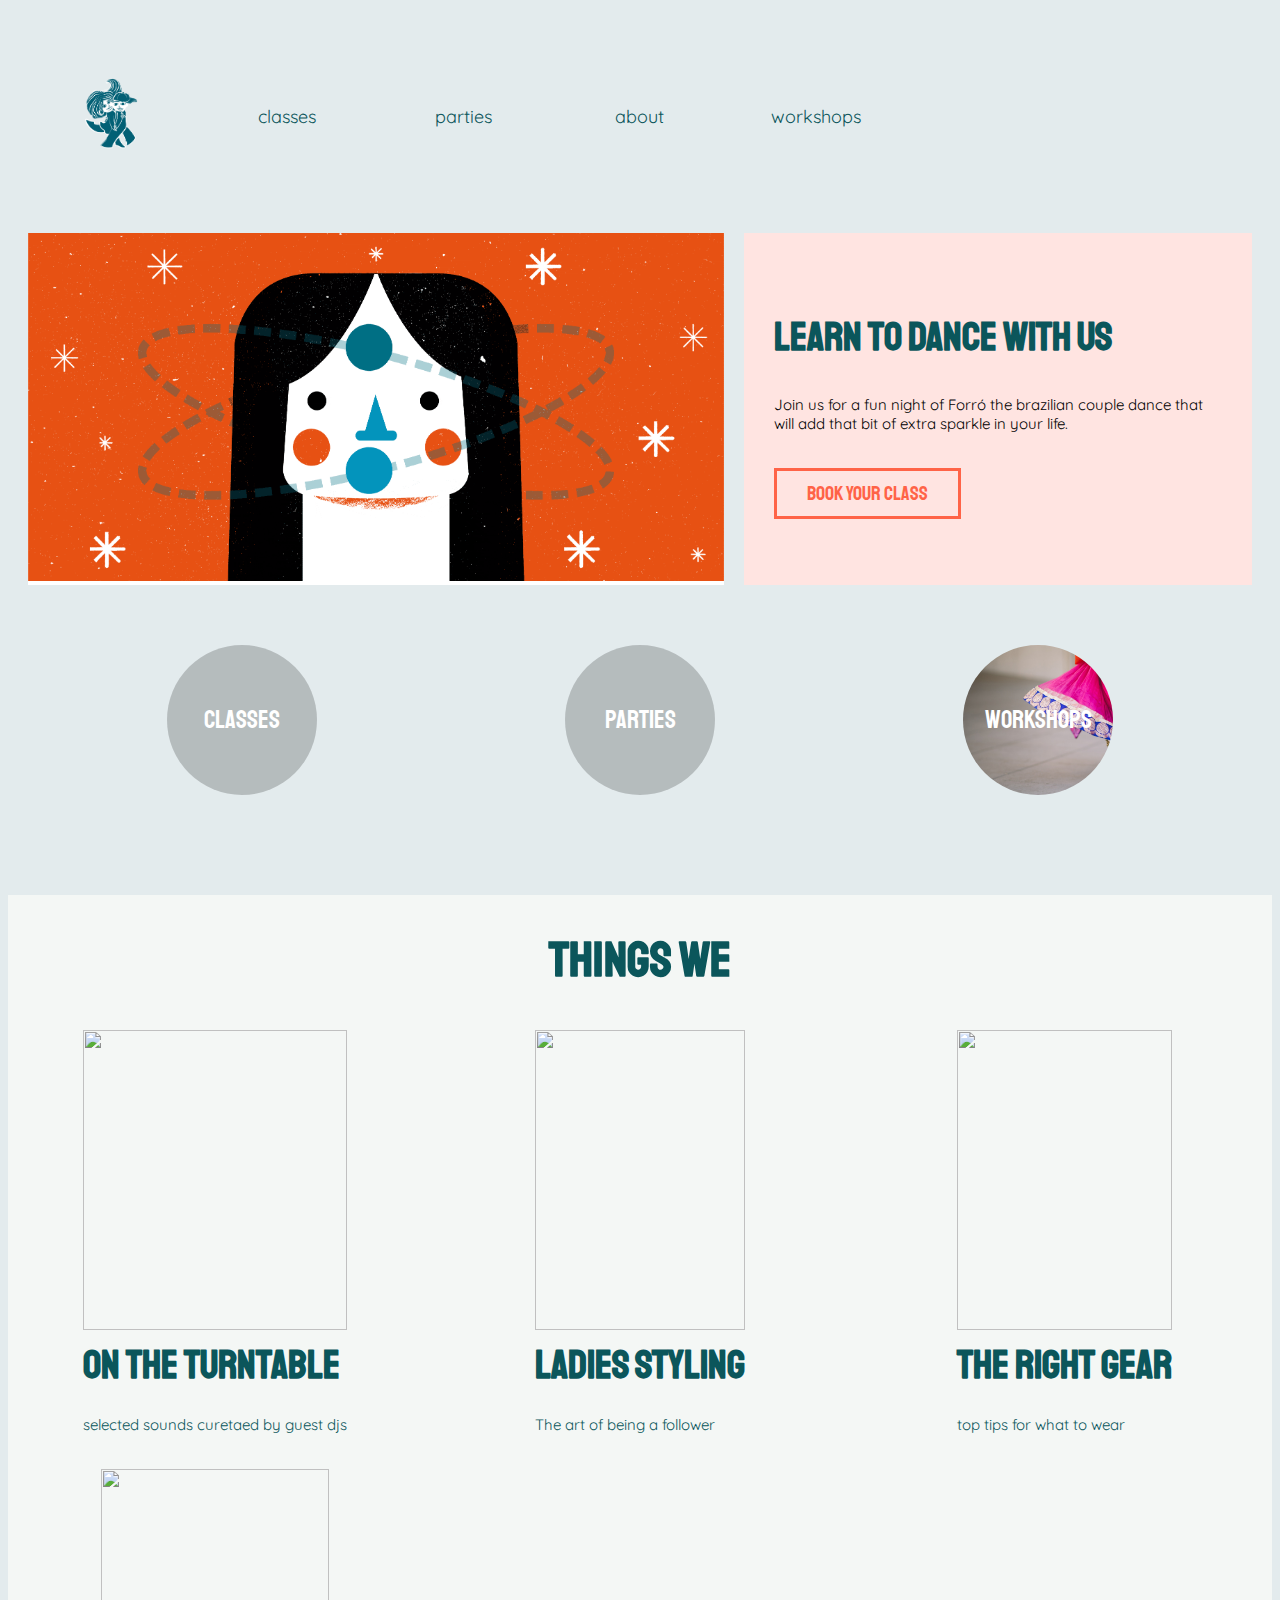
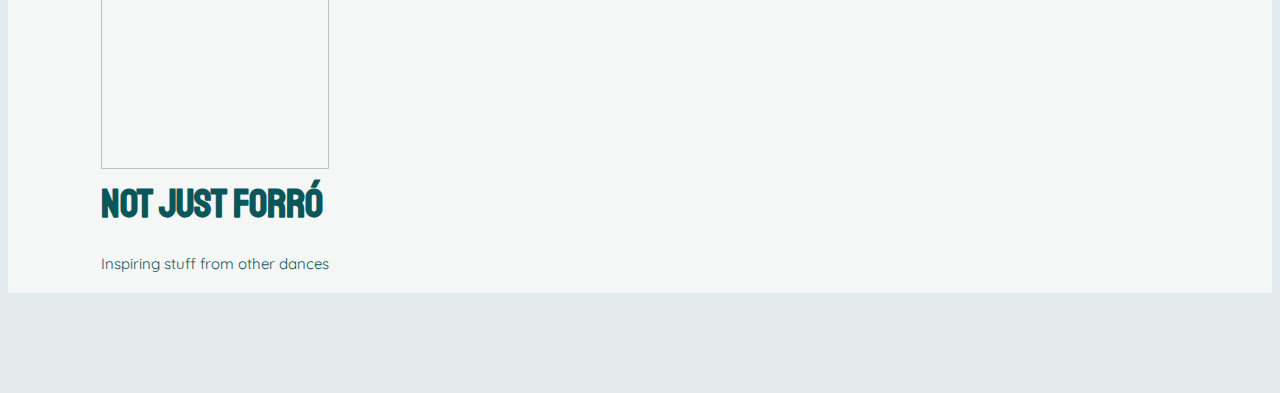
==== commit e3453ed0: "Updated pacckage page" ====
--- a/dance-in-zurich.html
+++ b/dance-in-zurich.html
@@ -24,7 +24,7 @@
   <a href="">parties</a>
   <a href="">about</a>
   <a href="">workshops</a>
-  <a href="">festivals</a>
+
   <div class="item3">
     <a href=""><i class="fab fa-youtube"></i></a>
     <a href=""><i class="fab fa-instagram"></i></a>
--- a/diz-style.css
+++ b/diz-style.css
@@ -14,7 +14,7 @@
   text-decoration: none;
   font-size: 18px;
   margin: 60px 20px 60px 20px;
-  }
+}
 
 
 .item3 {
@@ -31,35 +31,31 @@
   -webkit-transition-duration: 1.5; /* Safari */
   transition-duration: 1.5s;
   transition-timing-function: ease-in-out;
-  }
+}
 
 .head a:hover {
   text-align: center;
   background: #c5d2d6;
   width: 150px;
-  }
-
-  .head a:focus {
-    text-align: center;
-    background: #c5d2d6;
-    width: 150px;
-    }
+}
+
+
 
 
 .wrapper {
-    display: grid;
-    grid-gap: 20px;
-    grid-template-areas:
-      "hero  hero  cta"
-      "hero  hero  cta";
-    margin: 60px 20px 60px 20px;
+  display: grid;
+  grid-gap: 20px;
+  grid-template-areas:
+  "hero  hero  cta"
+  "hero  hero  cta";
+  margin: 60px 20px 60px 20px;
 }
 
 
 .hero {
   grid-area: hero;
   background: white;
-  }
+}
 
 .hero-illos {
   width: 100%;
@@ -72,7 +68,7 @@
   align-items: center;
   justify-content: start;
   padding: 30px;
-  }
+}
 
 @media (max-width: 700px) {
   .wrapper {
@@ -80,20 +76,20 @@
     grid-template-columns: 1fr;
     grid-template-rows: 2, auto-fit;
     grid-template-areas:
-     "hero"
-     "cta";
+    "hero"
+    "cta";
     margin: 60px 0px ;
   }
 
-   .hero {
-     grid-template-columns: 1fr;
-   }
-
-   .cta {
-     display: grid;
-     grid-template-columns: 1fr;
-     align-items: center;
-   }
+  .hero {
+    grid-template-columns: 1fr;
+  }
+
+  .cta {
+    display: grid;
+    grid-template-columns: 1fr;
+    align-items: center;
+  }
 }
 
 a {
@@ -113,7 +109,7 @@
   margin: 20px 0;
   padding: 10px 30px;
   -webkit-transition-duration: 0.4s; /* Safari */
- transition-duration: 1.5s;
+  transition-duration: 1.5s;
 }
 
 button:hover {
@@ -190,38 +186,52 @@
   grid-template-columns: 1fr;
   justify-items: center;
   align-items: center;
+  text-align: center;
 }
 
 .inspiration {
   display: grid;
   grid-gap: 20px;
   grid-template-columns: repeat(auto-fit, minmax(300px, 1fr));
+  padding: 5px;
 }
 
 
 h1 {
   font-family: 'Staatliches', sans-serif;
-  font-size: 60px;
-  color: #0B565B;
-  }
+  font-size: 50px;
+  color: #0B565B;
+}
 
 h2 {
   font-family: 'Staatliches', sans-serif;
   font-size: 40px;
   color: #0B565B;
-    }
+}
+
+h3 {
+  font-family: 'Quicksand', sans-serif;
+  font-size: 18px;
+}
+
+.details h3 {
+  color: #474a4c;
+}
 
 .inspo-description {
-   font-family: 'Quicksand', sans-serif;
-   font-size: 15px;
-   color: #0B565B;
-   padding: 0;
+  font-family: 'Quicksand', sans-serif;
+  font-size: 15px;
+  color: #0B565B;
+
 }
 
 .item1, .item2, .item-inspo, .item4 {
   display: grid;
   justify-content: center;
-  grid-template-rows: 300px;
+  grid-template-rows: 300px 60px auto ;
+  align-items: center;
+  align-content: start;
+  grid-gap: 5px;
 }
 
 .gallery {
@@ -237,124 +247,58 @@
   grid-template-columns: 1fr;
   margin: 100px 50 100px 0;
   background: #f4f7f5;
+  justify-content: center;
 }
 
 .packages {
+  cursor: pointer;
   display: grid;
   grid-template-columns: repeat(auto-fit, minmax(300px, 1fr));
   grid-gap: 20px;
   align-content: center;
   justify-content: center;
-  padding:20px 50px;
-}
-
+  padding: 20px 50px;
+  grid-auto-flow: dense;
+}
+
+@media (max-width:500px) {
+  .packages {
+    padding: 20px 5px;
+  }
+
+}
 
 .package {
   /*
-    [1] center content vertically
-    [2] first child gets 200px height and the second child takes the remaining height
+  [1] center content vertically
+  [2] first child gets 200px height and the second child takes the remaining height
   */
 
   display: grid; /* [1] */
-  grid-gap: 20px;
+  grid-gap: 0 20px ;
   grid-template-rows: 200px 1fr; /* [2] */
   align-content: center; /* [1] */
   text-align: center;
+  align-items: start;
+
 }
 
 
 .package:hover .package-description {
   display: block;
-}
+
+}
+
 .package-description {
   display: none;
 }
 
-/* state b of packages */
-
-
-
-/* B State: expand one box
-
-.packages.is-expanded {
-  dispaly: grid;
-  grid-template-columns: repeat(auto-fit, minmax(300px, 1fr));
-  grid-gap: 20px;
-  grid-template-areas:
-    "box1   box1   box1"
-    "box2   box3   box4";
-
-    -----
-
-    .packages.expanded {
-      dispaly: grid;
-      grid-template-columns: repeat(auto-fit, minmax(300px, 1fr));
-      grid-gap: 20px;
-      }
-
-
-      .package1.xexpanded {
-        display: grid;
-        grid-gap: 20px;
-        grid-template-rows: 200px 1fr;
-        grid-row: 1 /  span 2;
-        align-content: center;
-        text-align: center;
-        }
-
-        .package2.expanded {
-          display: grid;
-          grid-gap: 20px;
-          grid-template-rows: 200px 1fr;
-          grid-row: 1 / span 2;
-          align-content: center;
-          text-align: center;
-
-        }
-
-
-      .package3. expanded {
-        display: grid;
-        grid-gap: 20px;
-        grid-template-rows: 200px 1fr;
-        grid-row: 1 /  span 2;
-        align-content: center;
-        text-align: center;
-      }
-
-
-
-
-
-
-      */
-
-
-
-/* previous version
-
-
-.package.is-opened {
-  grid-column-start: 1 ;
-  grid-column-end:4;
-  /* grid-template-columns: 1fr;
-
-}
-
-.package.is-opened .package-description{
-  background: yellow;
-  display: block;
-}
-*/
-
-
-
-
-
 
 .details {
   background: mistyrose;
-  transition: .5s;
+  transition: .6s;
+  height: 200px;
+
 }
 
 .details:hover {
@@ -362,6 +306,7 @@
   background: tomato;
   padding-bottom: 2px;
   color: white;
+
 }
 /* also override the color of the level (which is set to tomato) */
 .details:hover .level {
@@ -369,6 +314,11 @@
   transition-duration: .6s;
 }
 
+.details:hover h3 {
+  color: inherit;
+  transition-duration: .6s;
+}
+
 .level {
   color: tomato;
 }
@@ -378,8 +328,69 @@
   background: white;
   text-align: left;
   text-decoration: none;
+  padding: 20px;
 }
 
 .package-description h2 {
   color: #0B565B;
 }
+
+.package-description ul {
+  list-style: none;
+  padding-left: 0;
+}
+
+.package-description li {
+
+}
+
+
+
+/*parties*/
+
+.wrapper-parties {
+  display: grid;
+  grid-gap: 20px;
+  grid-template-columns: 1fr;
+}
+
+
+.parties {
+    display: grid;
+    grid-gap: 20px;
+    grid-template-columns: repeat(auto-fit, minmax(300px, 1fr));
+    grid-auto-flow: dense;
+
+}
+
+.party {
+  display: grid;
+  align-self: start;
+  grid-template-rows: 80px 250px;
+  background-color: white;
+  overflow: hidden;
+  padding: 20px;
+  cursor: pointer;
+  height: 10vh;
+  transition: all .5s ease-in-out;
+}
+
+.party:hover{
+  background: mistyrose;
+  height: 25vh;
+}
+
+.more-info {
+  /* display: grid; */
+/*   align-items: flex-start; */
+  /* display: none; */
+  opacity: 0;
+  transition: all .2s ease-in-out;
+  transition-delay: .1s;
+}
+
+.party:hover .more-info {
+  display: block;
+  opacity: 1;
+  padding: 5px 0 10px;
+}
